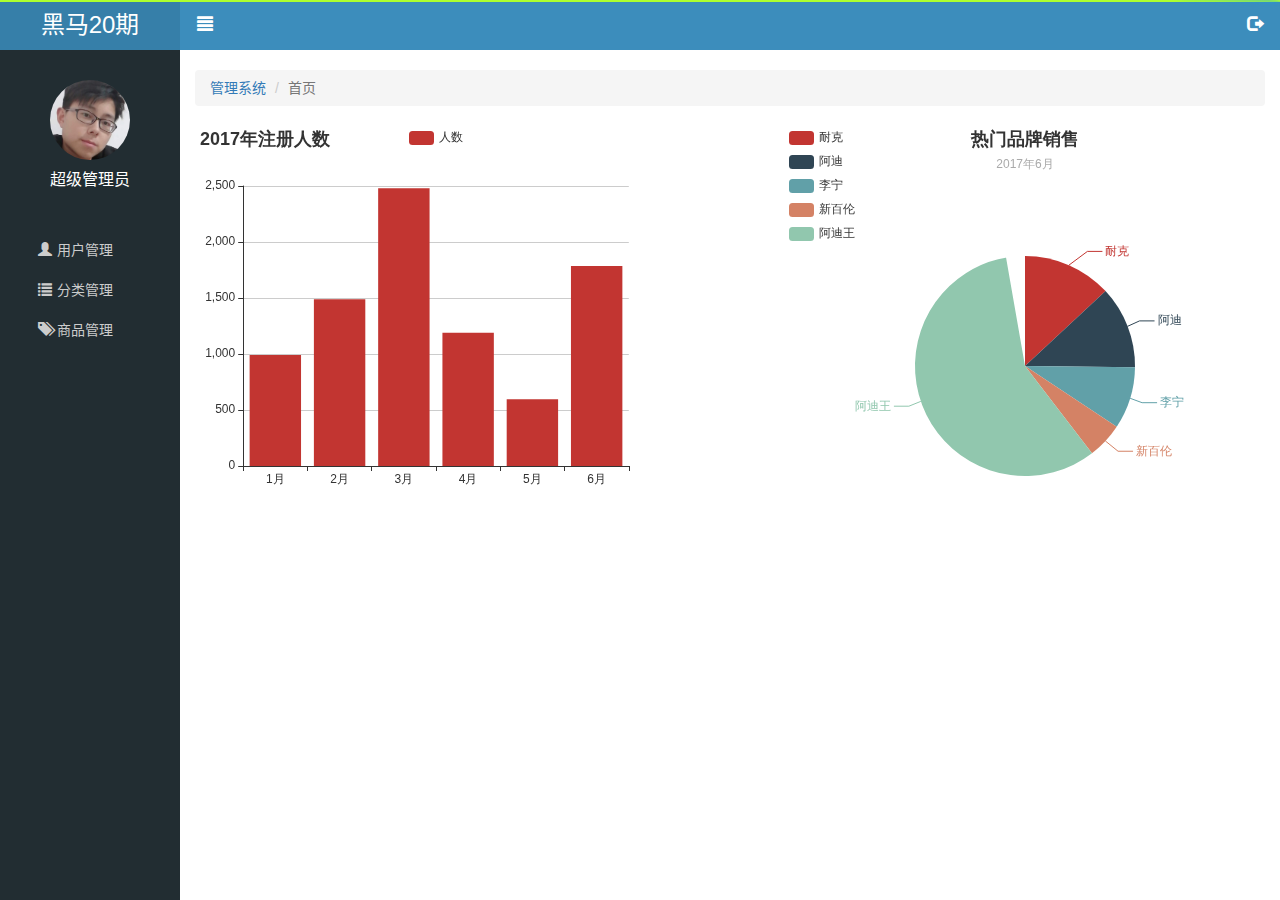
==== public/manage/index.html @ 0c3efa36 "项目初始化" ====
<!DOCTYPE html>
<html lang="zh-CN">
<head>
  <meta charset="UTF-8">
  <title>首页</title>
  <link rel="stylesheet" href="lib/bootstrap/css/bootstrap.css">
  <link rel="stylesheet" href="lib/bootstrap-validator/css/bootstrapValidator.css">
  <link rel="stylesheet" href="lib/nprogress/nprogress.css">
  <link rel="stylesheet" href="css/common.css">
</head>
<body>

<!-- aside 开始 -->
<div class="aside">
  <!-- 标题 -->
  <div class="aside_brand">
    <a href="#">黑马20期</a>
  </div>
  
  <!-- 用户 -->
  <div class="aside_user">
    <img src="images/default.jpg" alt="">
    <p>超级管理员</p>
  </div>
  
  <!-- 导航 -->
  <div class="aside_nav">
    <ul>
      <li><a href="user.html"><i class="glyphicon glyphicon-user"></i><span>用户管理</span></a></li>
      <li>
        <a class="aside_category" href="javascript:;"><i class="glyphicon glyphicon-list"></i><span>分类管理</span></a>
        <div class="child" style="display: none;">
          <a href="first.html">一级分类</a>
          <a href="second.html">二级分类</a>
        </div>
      </li>
      <li><a href="product.html"><i class="glyphicon glyphicon-tags"></i><span>商品管理</span></a></li>
    </ul>
  </div>
</div>
<!-- aside 结束 -->

<!-- main 开始  -->
<div class="main">
  <div class="main_top">
    <a href="#" class="icon_menu pull-left"><i class="glyphicon glyphicon-align-justify"></i></a>
    <a href="#" class="icon_logout pull-right"><i class="glyphicon glyphicon-log-out"></i></a>
  </div>
  <div class="main_content">
    <div class="container-fluid">
      <ol class="breadcrumb">
        <li><a href="#">管理系统</a></li>
        <li class="active">首页</li>
      </ol>
  
      <!-- 内容 -->
      <div class="main_body">
        <div class="charts_1 pull-left"></div>
        <div class="charts_2 pull-right"></div>
      </div>
      
    </div>
  </div>
</div>
<!-- main 结束 -->



<!-- 退出模态框 -->
<!-- data-dismiss 表示点击, 关闭模态框 -->
<div class="modal fade" id="logoutModal">
  <div class="modal-dialog modal-sm">
    <div class="modal-content">
      <div class="modal-header">
        <button type="button" class="close" data-dismiss="modal"><span>&times;</span></button>
        <h4 class="modal-title">温馨提示</h4>
      </div>
      <div class="modal-body">
        <p class="color-red"><i class="glyphicon glyphicon-info-sign"></i>您确定要退出后台管理系统吗？</p>
      </div>
      <div class="modal-footer">
        <button type="button" class="btn btn-default" data-dismiss="modal">取消</button>
        <button type="button" class="btn btn-primary" id="logoutBtn">退出</button>
      </div>
    </div>
  </div>
</div>


<script src="lib/jquery/jquery.min.js"></script>
<script src="lib/bootstrap/js/bootstrap.min.js"></script>
<script src="lib/bootstrap-validator/js/bootstrapValidator.min.js"></script>
<script src="lib/nprogress/nprogress.js"></script>
<script src="lib/echarts/echarts.min.js"></script>
<script src="js/common.js"></script>
<script src="js/index.js"></script>

</body>
</html>
---- public/manage/lib/bootstrap-validator/css/bootstrapValidator.css ----
/**
 * BootstrapValidator (http://bootstrapvalidator.com)
 * The best jQuery plugin to validate form fields. Designed to use with Bootstrap 3
 *
 * @author      http://twitter.com/nghuuphuoc
 * @copyright   (c) 2013 - 2014 Nguyen Huu Phuoc
 * @license     MIT
 */

.bv-form .help-block {
    margin-bottom: 0;
}
.bv-form .tooltip-inner {
    text-align: left;
}
.nav-tabs li.bv-tab-success > a {
    color: #3c763d;
}
.nav-tabs li.bv-tab-error > a {
    color: #a94442;
}
---- public/manage/lib/nprogress/nprogress.css ----
/* Make clicks pass-through */
#nprogress {
  pointer-events: none;
}

#nprogress .bar {
  background: greenyellow;

  position: fixed;
  z-index: 10000;
  top: 0;
  left: 0;

  width: 100%;
  height: 2px;
}

/* Fancy blur effect */
#nprogress .peg {
  display: block;
  position: absolute;
  right: 0px;
  width: 100px;
  height: 100%;
  box-shadow: 0 0 10px #29d, 0 0 5px #29d;
  opacity: 1.0;

  -webkit-transform: rotate(3deg) translate(0px, -4px);
      -ms-transform: rotate(3deg) translate(0px, -4px);
          transform: rotate(3deg) translate(0px, -4px);
}

/* Remove these to get rid of the spinner */
#nprogress .spinner {
  display: block;
  position: fixed;
  z-index: 1031;
  top: 15px;
  right: 15px;
}

#nprogress .spinner-icon {
  width: 18px;
  height: 18px;
  box-sizing: border-box;

  border: solid 2px transparent;
  border-top-color: #29d;
  border-left-color: #29d;
  border-radius: 50%;

  -webkit-animation: nprogress-spinner 400ms linear infinite;
          animation: nprogress-spinner 400ms linear infinite;
}

.nprogress-custom-parent {
  overflow: hidden;
  position: relative;
}

.nprogress-custom-parent #nprogress .spinner,
.nprogress-custom-parent #nprogress .bar {
  position: absolute;
}

@-webkit-keyframes nprogress-spinner {
  0%   { -webkit-transform: rotate(0deg); }
  100% { -webkit-transform: rotate(360deg); }
}
@keyframes nprogress-spinner {
  0%   { transform: rotate(0deg); }
  100% { transform: rotate(360deg); }
}
---- public/manage/css/common.css ----
@charset "UTF-8";
/*------- 公共样式 开始 ------*/
html, body {
  height: 100%;
}
a {
  text-decoration: none;
}
/*lv ha*/
a:link, a:visited, a:hover, a:active {
  text-decoration: none;
}
* {
  margin: 0;
  padding: 0;
  list-style: none;
}
.body_bg {
  background-color: #222D32;
}
.panel-title {
  height: 40px;
  line-height: 40px;
  font-size: 20px;
}
.mt_150 {
  margin-top: 150px;
}
.mb_20 {
  margin-bottom: 20px;
}
.color-red {
  color: #A94442;
}

.table.table-bordered th,
.table.table-bordered td {
  text-align: center;
  vertical-align: middle;
}
/*------- 公共样式 结束 ------*/

/*------- aside 开始 ------*/
.aside {
  width: 180px;
  height: 100%;
  background-color: #222D32;
  position: fixed;
  left: 0;
  top: 0;
  z-index: 999;
  transition: all 1s;
}
.aside.menuchange {
  left: -180px;
}

.aside_brand {
  height: 50px;
}
.aside_brand a {
  width: 180px;
  height: 50px;
  line-height: 50px;
  display: block;
  background-color: #367FA9;
  text-align: center;
  color: white;
  font-size: 24px;
}

.aside_user {
  height: 150px;
}
.aside_user img {
  width: 80px;
  height: 80px;
  border-radius: 50%;
  display: block;
  margin: 0 auto;
  margin-top: 30px;
}
.aside_user p {
  color: #fff;
  font-size: 16px;
  line-height: 40px;
  text-align: center;
}

.aside_nav li a {
  height: 40px;
  line-height: 40px;
  display: block;
  color: #ccc;
  padding-left: 30px;
  border-left: 3px solid transparent;
}
.aside_nav li i {
  margin: 0 5px;
}
.aside_nav a.current {
  color: #fff;
  border-left: 3px solid #006699;
  background-color: #1d1f21;
}
.aside_nav .child a {
  padding-left: 50px;
}
/*------- aside 结束 ------*/


/*------- main 开始 ------*/
.main {
  padding-left: 180px;
  padding-top: 50px;
  transition: all 1s;
}
/* 切换效果 */
.main.menuchange {
  padding-left: 0;
}
.main.menuchange .main_top {
  padding-left: 0;
}

.main_top {
  position: fixed;
  left: 0;
  top: 0;
  width: 100%;
  height: 50px;
  background-color: #3c8dbc;
  padding-left: 180px;
  transition: all 1s;
  z-index: 666;
}
.main_top a {
  width: 50px;
  height: 50px;
  line-height: 50px;
  text-align: center;
  color: #fff;
  font-size: 16px;
}
.main_content .breadcrumb {
  margin-top: 20px;
}
.main_body .charts_1,
.main_body .charts_2{
  width: 45%;
  height: 400px;
}
/*------- main 结束 ------*/
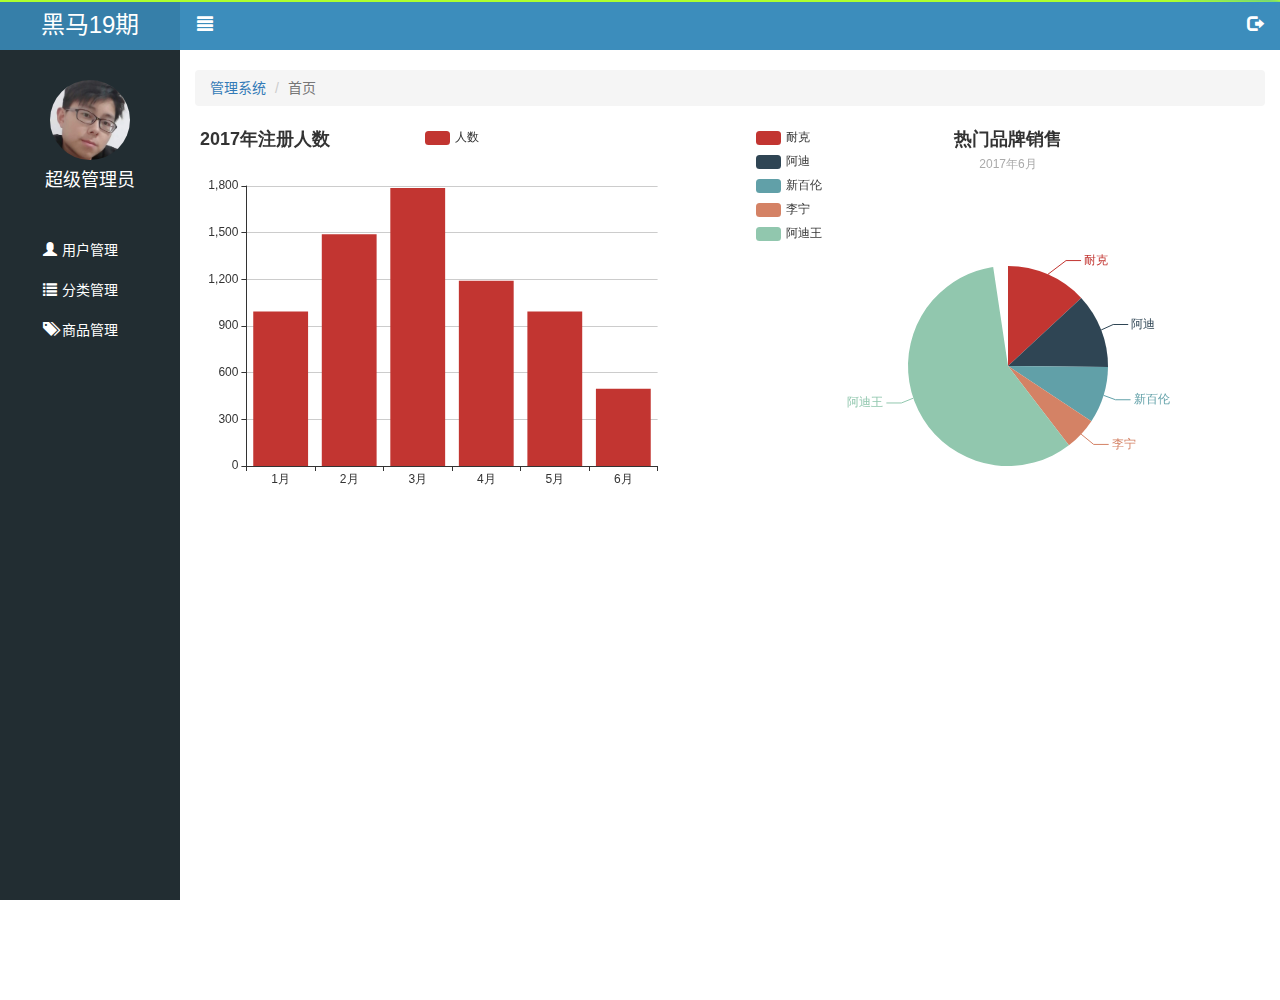
==== commit 1c320451: "登录功能完成" ====
--- a/public/manage/index.html
+++ b/public/manage/index.html
@@ -2,33 +2,31 @@
 <html lang="zh-CN">
 <head>
   <meta charset="UTF-8">
-  <title>首页</title>
+  <title>乐淘电商</title>
   <link rel="stylesheet" href="lib/bootstrap/css/bootstrap.css">
-  <link rel="stylesheet" href="lib/bootstrap-validator/css/bootstrapValidator.css">
+  <link rel="stylesheet" href="lib/bootstrap-validator/css/bootstrapValidator.min.css">
   <link rel="stylesheet" href="lib/nprogress/nprogress.css">
   <link rel="stylesheet" href="css/common.css">
 </head>
 <body>
 
-<!-- aside 开始 -->
-<div class="aside">
+<!-- 左侧菜单栏 -->
+<div class="lt_aside">
   <!-- 标题 -->
-  <div class="aside_brand">
-    <a href="#">黑马20期</a>
-  </div>
-  
-  <!-- 用户 -->
-  <div class="aside_user">
-    <img src="images/default.jpg" alt="">
+  <div class="brand"><a href="#">黑马19期</a></div>
+
+  <!-- 头像 -->
+  <div class="user">
+    <img src="images/default.jpg" >
     <p>超级管理员</p>
   </div>
-  
-  <!-- 导航 -->
-  <div class="aside_nav">
+
+  <!-- 导航-->
+  <div class="nav">
     <ul>
       <li><a href="user.html"><i class="glyphicon glyphicon-user"></i><span>用户管理</span></a></li>
       <li>
-        <a class="aside_category" href="javascript:;"><i class="glyphicon glyphicon-list"></i><span>分类管理</span></a>
+        <a href="javascript:;" class="category"><i class="glyphicon glyphicon-list"></i><span>分类管理</span></a>
         <div class="child" style="display: none;">
           <a href="first.html">一级分类</a>
           <a href="second.html">二级分类</a>
@@ -38,36 +36,35 @@
     </ul>
   </div>
 </div>
-<!-- aside 结束 -->
 
-<!-- main 开始  -->
-<div class="main">
-  <div class="main_top">
-    <a href="#" class="icon_menu pull-left"><i class="glyphicon glyphicon-align-justify"></i></a>
-    <a href="#" class="icon_logout pull-right"><i class="glyphicon glyphicon-log-out"></i></a>
+<!-- 右侧内容 -->
+<div class="lt_main">
+  <!-- 头部导航菜单 -->
+  <div class="lt_topbar">
+    <a href="#" class="pull-left icon_menu"><i class="glyphicon glyphicon-align-justify"></i></a>
+    <a href="#" class="pull-right icon_logout"><i class="glyphicon glyphicon-log-out"></i></a>
   </div>
-  <div class="main_content">
-    <div class="container-fluid">
-      <ol class="breadcrumb">
-        <li><a href="#">管理系统</a></li>
-        <li class="active">首页</li>
-      </ol>
-  
-      <!-- 内容 -->
-      <div class="main_body">
-        <div class="charts_1 pull-left"></div>
-        <div class="charts_2 pull-right"></div>
-      </div>
-      
+
+  <!-- 下面的内容 -->
+  <div class="container-fluid">
+
+    <!-- 路径导航 -->
+    <ol class="breadcrumb">
+      <li><a href="index.html">管理系统</a></li>
+      <li class="active">首页</li>
+    </ol>
+
+    <div class="lt_content">
+      <div class="echarts_1 pull-left"></div>
+      <div class="echarts_2 pull-right"></div>
     </div>
+
   </div>
 </div>
-<!-- main 结束 -->
 
 
 
-<!-- 退出模态框 -->
-<!-- data-dismiss 表示点击, 关闭模态框 -->
+<!-- 登录退出的模态框,  配置 data-dismiss="modal" 可以关闭模态框 -->
 <div class="modal fade" id="logoutModal">
   <div class="modal-dialog modal-sm">
     <div class="modal-content">
@@ -76,7 +73,7 @@
         <h4 class="modal-title">温馨提示</h4>
       </div>
       <div class="modal-body">
-        <p class="color-red"><i class="glyphicon glyphicon-info-sign"></i>您确定要退出后台管理系统吗？</p>
+        <p class="red"><i class="glyphicon glyphicon-info-sign"></i>您确定要退出后台管理系统吗？</p>
       </div>
       <div class="modal-footer">
         <button type="button" class="btn btn-default" data-dismiss="modal">取消</button>
@@ -85,6 +82,8 @@
     </div>
   </div>
 </div>
+
+
 
 
 <script src="lib/jquery/jquery.min.js"></script>
--- a/public/manage/lib/bootstrap-validator/css/bootstrapValidator.min.css
+++ b/public/manage/lib/bootstrap-validator/css/bootstrapValidator.min.css
@@ -0,0 +1,11 @@
+/*!
+ * BootstrapValidator (http://bootstrapvalidator.com)
+ * The best jQuery plugin to validate form fields. Designed to use with Bootstrap 3
+ *
+ * @version     v0.5.1, built on 2014-08-22 4:55:09 PM
+ * @author      https://twitter.com/nghuuphuoc
+ * @copyright   (c) 2013 - 2014 Nguyen Huu Phuoc
+ * @license     MIT
+ */
+
+.bv-form .help-block{margin-bottom:0}.bv-form .tooltip-inner{text-align:left}.nav-tabs li.bv-tab-success>a{color:#3c763d}.nav-tabs li.bv-tab-error>a{color:#a94442}--- a/public/manage/css/common.css
+++ b/public/manage/css/common.css
@@ -1,35 +1,28 @@
-@charset "UTF-8";
-/*------- 公共样式 开始 ------*/
+.body_bg {
+  background-color: #222D32;
+}
+
 html, body {
+  width: 100%;
   height: 100%;
 }
-a {
-  text-decoration: none;
-}
-/*lv ha*/
-a:link, a:visited, a:hover, a:active {
-  text-decoration: none;
-}
+
 * {
   margin: 0;
   padding: 0;
+}
+ul {
   list-style: none;
 }
-.body_bg {
-  background-color: #222D32;
+
+a:link,
+a:visited,
+a:hover,
+a:active {
+  text-decoration: none;
 }
-.panel-title {
-  height: 40px;
-  line-height: 40px;
-  font-size: 20px;
-}
-.mt_150 {
-  margin-top: 150px;
-}
-.mb_20 {
-  margin-bottom: 20px;
-}
-.color-red {
+
+.red {
   color: #A94442;
 }
 
@@ -38,10 +31,22 @@
   text-align: center;
   vertical-align: middle;
 }
-/*------- 公共样式 结束 ------*/
 
-/*------- aside 开始 ------*/
-.aside {
+.mt_150 {
+  margin-top: 150px;
+}
+.mb_20 {
+  margin-bottom: 20px;
+}
+
+.panel-title {
+  height: 40px;
+  line-height: 40px;
+  font-size: 20px;
+}
+
+/* lt_aside 开始 */
+.lt_aside {
   width: 180px;
   height: 100%;
   background-color: #222D32;
@@ -51,103 +56,111 @@
   z-index: 999;
   transition: all 1s;
 }
-.aside.menuchange {
+.lt_aside.hidemenu {
   left: -180px;
 }
 
-.aside_brand {
-  height: 50px;
-}
-.aside_brand a {
-  width: 180px;
+
+.lt_aside .brand {
   height: 50px;
   line-height: 50px;
-  display: block;
+  font-size: 24px;
   background-color: #367FA9;
   text-align: center;
+}
+.lt_aside .brand a {
   color: white;
-  font-size: 24px;
 }
 
-.aside_user {
-  height: 150px;
+.lt_aside .user {
+  height: 180px;
 }
-.aside_user img {
+.lt_aside .user {
+  padding-top: 30px;
+}
+.lt_aside .user img {
   width: 80px;
   height: 80px;
   border-radius: 50%;
   display: block;
   margin: 0 auto;
-  margin-top: 30px;
 }
-.aside_user p {
-  color: #fff;
-  font-size: 16px;
+.lt_aside .user p {
+  height: 40px;
   line-height: 40px;
   text-align: center;
+  font-size: 18px;
+  color: white;
 }
 
-.aside_nav li a {
+.lt_aside .nav a {
   height: 40px;
   line-height: 40px;
   display: block;
-  color: #ccc;
-  padding-left: 30px;
+  color: white;
+  padding-left: 40px;
   border-left: 3px solid transparent;
 }
-.aside_nav li i {
-  margin: 0 5px;
+.lt_aside .nav i {
+  margin-right: 5px;
 }
-.aside_nav a.current {
-  color: #fff;
+.lt_aside .nav a.current {
+  background-color: #1D1F21;
   border-left: 3px solid #006699;
-  background-color: #1d1f21;
 }
-.aside_nav .child a {
-  padding-left: 50px;
+.lt_aside .nav .child a {
+  padding-left: 60px;
 }
-/*------- aside 结束 ------*/
+
+/* lt_aside 结束  */
 
 
-/*------- main 开始 ------*/
-.main {
+
+/* lt_main 开始 */
+.lt_main {
+  height: 1000px;
+  width: 100%;
   padding-left: 180px;
   padding-top: 50px;
   transition: all 1s;
 }
-/* 切换效果 */
-.main.menuchange {
-  padding-left: 0;
-}
-.main.menuchange .main_top {
-  padding-left: 0;
+.lt_main.hidemenu {
+  padding-left: 0px;
 }
 
-.main_top {
+.lt_topbar {
+  height: 50px;
+  width: 100%;
+  line-height: 50px;
+  background-color: #3C8DBC;
   position: fixed;
-  left: 0;
   top: 0;
-  width: 100%;
-  height: 50px;
-  background-color: #3c8dbc;
+  right: 0;
   padding-left: 180px;
   transition: all 1s;
   z-index: 666;
 }
-.main_top a {
+.lt_topbar.hidemenu {
+  padding-left: 0px;
+}
+
+.lt_topbar a {
   width: 50px;
   height: 50px;
-  line-height: 50px;
+  font-size: 16px;
+  color: white;
   text-align: center;
-  color: #fff;
-  font-size: 16px;
 }
-.main_content .breadcrumb {
+
+.breadcrumb {
   margin-top: 20px;
 }
-.main_body .charts_1,
-.main_body .charts_2{
-  width: 45%;
+
+
+.echarts_1,
+.echarts_2 {
+  width: 48%;
   height: 400px;
 }
-/*------- main 结束 ------*/
+
+/* lt_main 结束 */